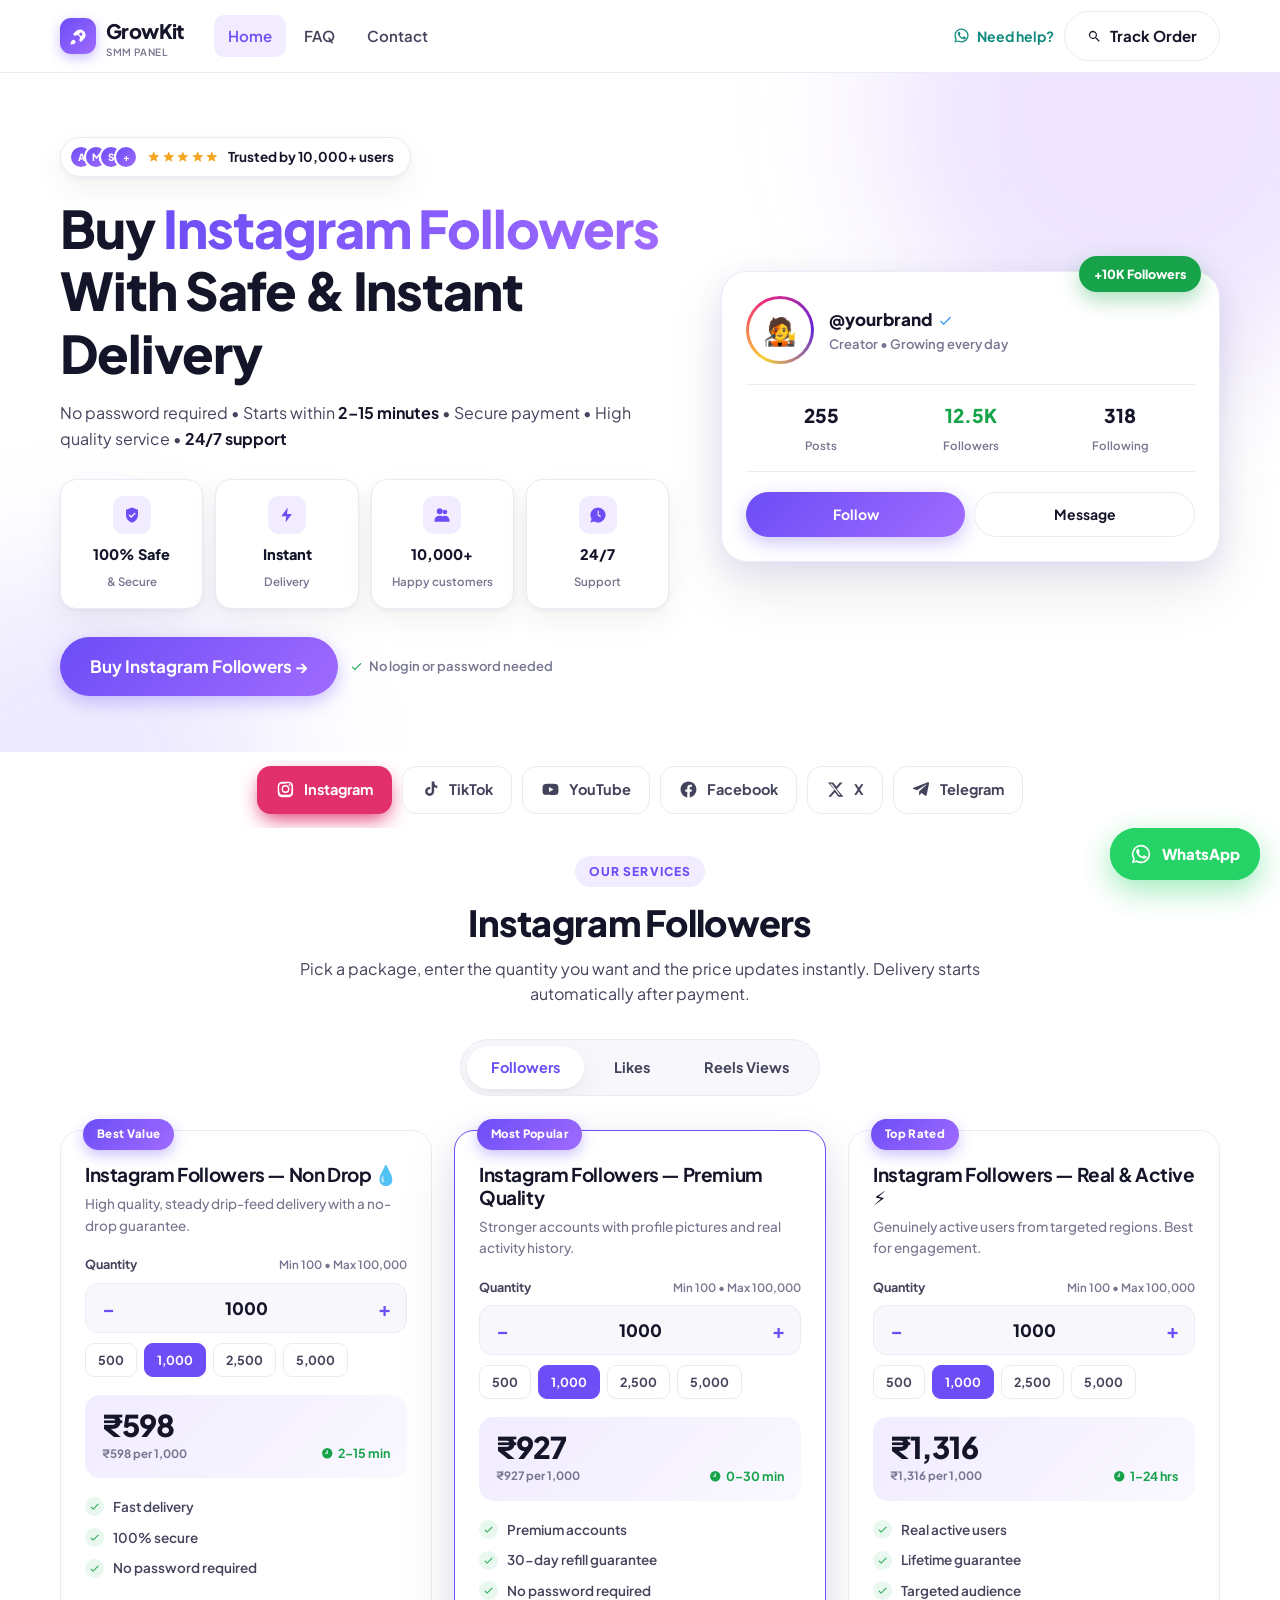
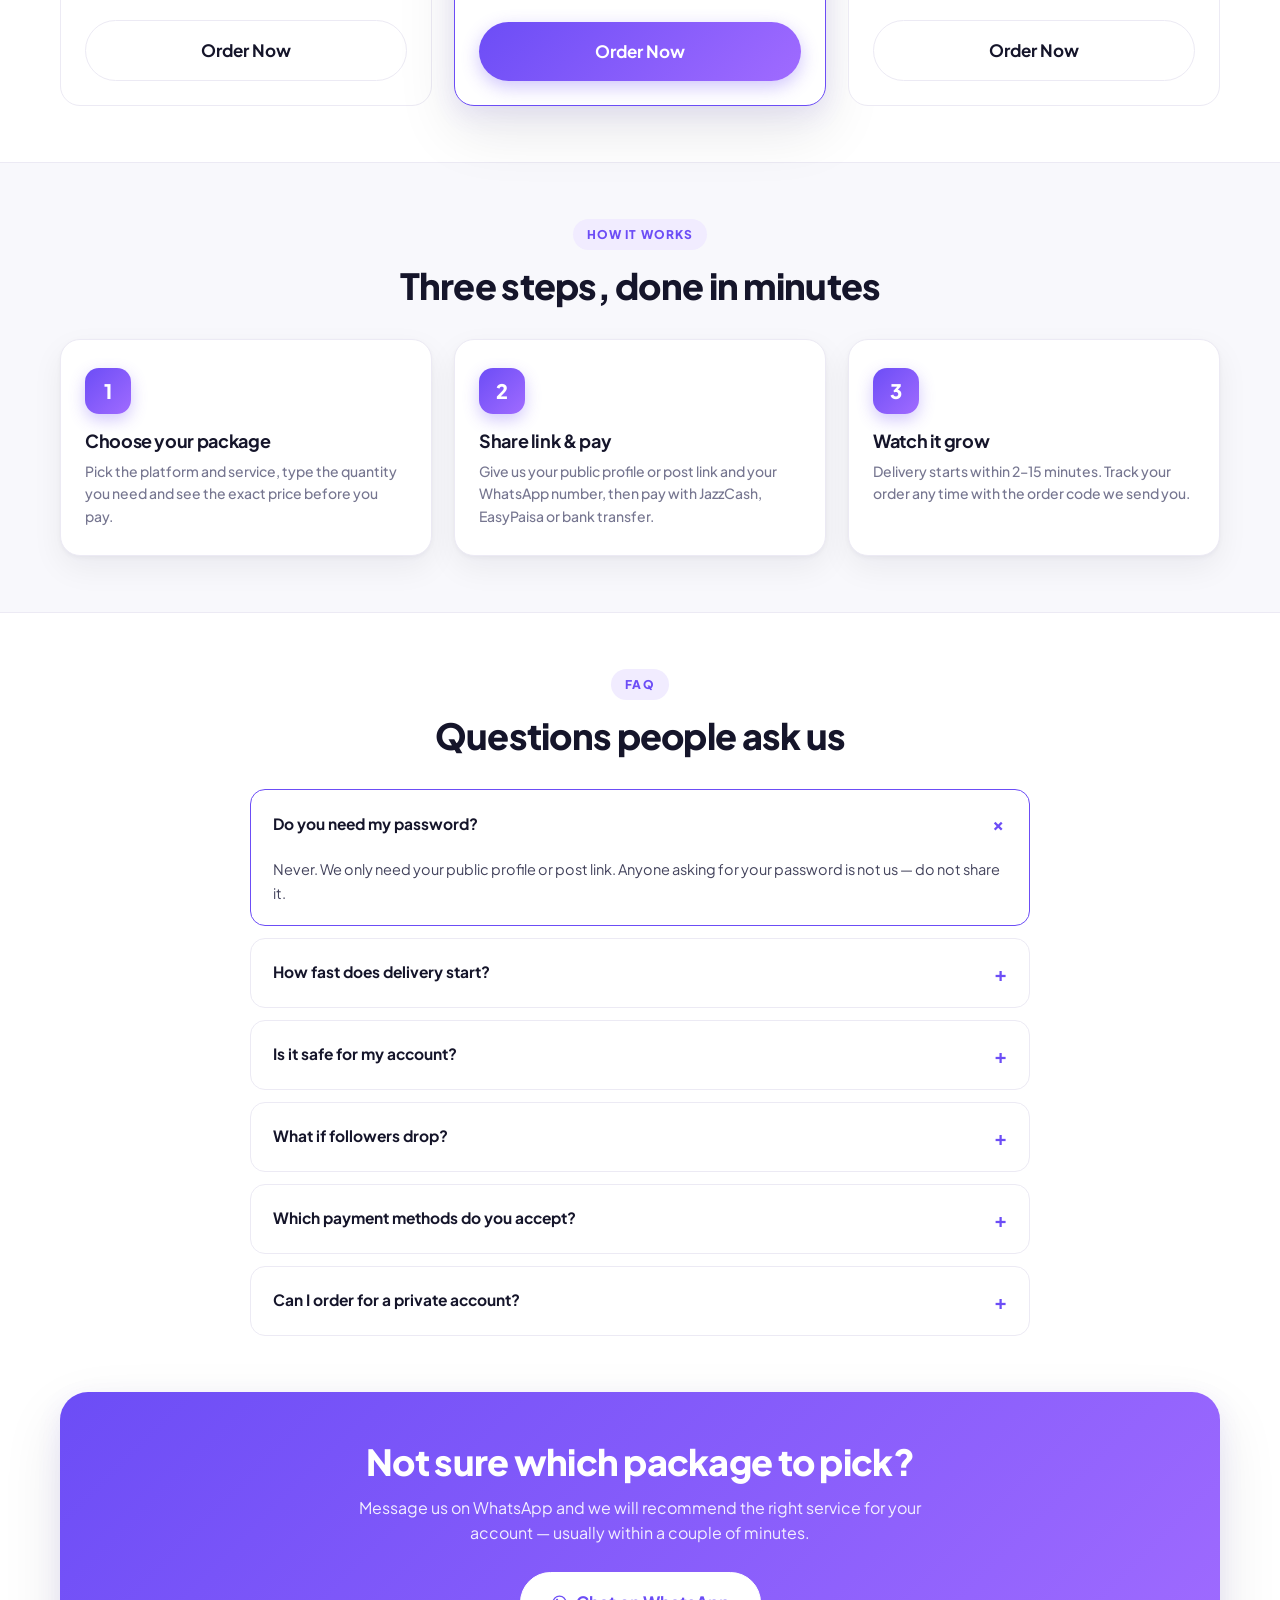
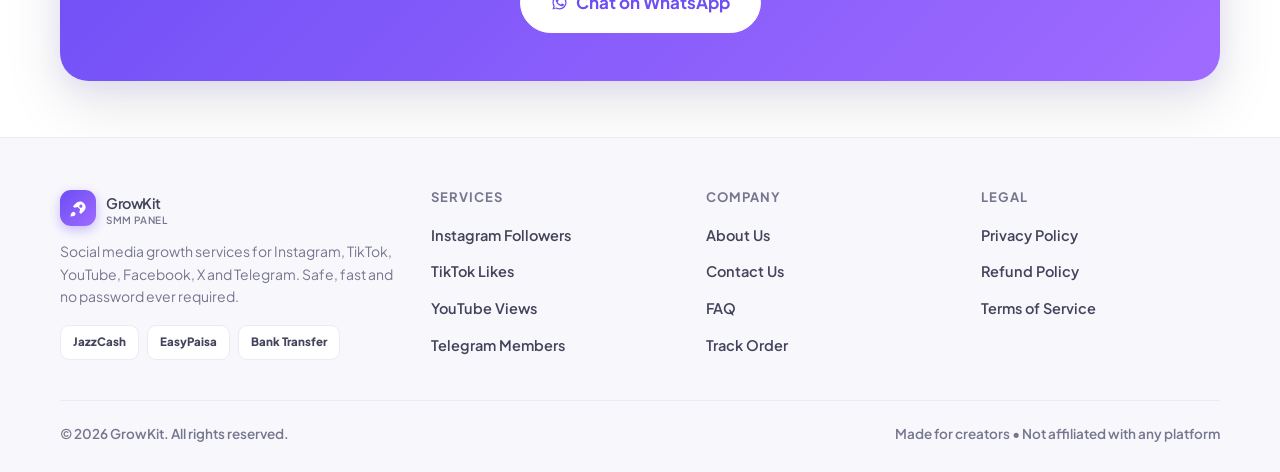
==== mockups/front-a.html @ 24f7d10d "mockups: add five front-site design directions Phase 1 (design only, no PHP). Five self-contained HT" ====
<!doctype html>
<html lang="en">
<head>
<meta charset="utf-8">
<meta name="viewport" content="width=device-width, initial-scale=1">
<title>SMM Panel — Direction A (Clean Light)</title>
<link rel="preconnect" href="https://fonts.googleapis.com">
<link rel="preconnect" href="https://fonts.gstatic.com" crossorigin>
<link href="https://fonts.googleapis.com/css2?family=Plus+Jakarta+Sans:wght@400;500;600;700;800&display=swap" rel="stylesheet">
<style>
*,*::before,*::after{box-sizing:border-box}
:root{
  --brand:#6c4df6; --brand-2:#a06bff; --brand-soft:#f1ecff;
  --ink:#15152a; --ink-2:#43435c; --muted:#767690;
  --bg:#ffffff; --bg-soft:#f8f8fc; --line:#eceaf4;
  --ok:#16a34a; --warn:#f59e0b; --radius:20px;
  --shadow:0 2px 4px rgba(21,21,42,.04), 0 12px 32px rgba(21,21,42,.06);
  --shadow-lg:0 8px 24px rgba(108,77,246,.10), 0 24px 60px rgba(21,21,42,.10);
}
html{-webkit-text-size-adjust:100%}
body{margin:0;font-family:'Plus Jakarta Sans',system-ui,-apple-system,Segoe UI,sans-serif;
  color:var(--ink);background:var(--bg);line-height:1.6;overflow-x:hidden}
img,svg{max-width:100%}
a{color:inherit;text-decoration:none}
h1,h2,h3,h4{margin:0;line-height:1.2;letter-spacing:-.02em}
p{margin:0}
button,input,select{font:inherit;color:inherit}
.wrap{width:100%;max-width:1200px;margin:0 auto;padding:0 20px}
.icon{width:1em;height:1em;display:inline-block;vertical-align:-.125em;fill:currentColor;flex:none}

/* ---------- buttons ---------- */
.btn{display:inline-flex;align-items:center;justify-content:center;gap:8px;
  border:0;border-radius:999px;padding:12px 22px;font-weight:700;font-size:15px;
  cursor:pointer;transition:transform .15s ease, box-shadow .15s ease, background .15s ease;white-space:nowrap}
.btn:active{transform:translateY(1px)}
.btn-primary{background:linear-gradient(135deg,var(--brand),var(--brand-2));color:#fff;
  box-shadow:0 6px 18px rgba(108,77,246,.32)}
.btn-primary:hover{box-shadow:0 10px 26px rgba(108,77,246,.42)}
.btn-ghost{background:#fff;color:var(--ink);border:1.5px solid var(--line)}
.btn-ghost:hover{border-color:#d9d4ee;background:var(--bg-soft)}
.btn-wa{background:#25d366;color:#fff;box-shadow:0 6px 18px rgba(37,211,102,.3)}
.btn-lg{padding:16px 30px;font-size:17px}
.btn-block{width:100%}

/* ---------- header ---------- */
header{position:sticky;top:0;z-index:40;background:rgba(255,255,255,.88);
  backdrop-filter:blur(14px);border-bottom:1px solid var(--line)}
.nav{display:flex;align-items:center;gap:18px;height:72px}
.logo{display:flex;align-items:center;gap:10px;font-weight:800;font-size:20px;letter-spacing:-.03em}
.logo-mark{width:36px;height:36px;border-radius:11px;flex:none;
  background:linear-gradient(135deg,var(--brand),var(--brand-2));color:#fff;
  display:grid;place-items:center;font-size:19px;box-shadow:0 4px 12px rgba(108,77,246,.35)}
.logo small{display:block;font-size:10px;font-weight:600;color:var(--muted);letter-spacing:.06em;text-transform:uppercase;line-height:1}
.nav-links{display:flex;gap:4px;margin-left:12px}
.nav-links a{padding:9px 14px;border-radius:10px;font-weight:600;font-size:15px;color:var(--ink-2)}
.nav-links a:hover,.nav-links a.active{background:var(--brand-soft);color:var(--brand)}
.nav-right{margin-left:auto;display:flex;align-items:center;gap:10px}
.wa-link{display:inline-flex;align-items:center;gap:7px;font-weight:700;font-size:14px;color:#128c7e}
.wa-link:hover{text-decoration:underline}
.burger{display:none;background:none;border:1.5px solid var(--line);border-radius:10px;padding:9px 11px;cursor:pointer}

/* ---------- hero ---------- */
.hero{position:relative;padding:64px 0 56px;overflow:hidden}
.hero::before,.hero::after{content:"";position:absolute;border-radius:50%;filter:blur(70px);z-index:-1}
.hero::before{width:520px;height:520px;background:rgba(160,107,255,.18);top:-220px;right:-120px}
.hero::after{width:420px;height:420px;background:rgba(108,77,246,.12);bottom:-240px;left:-140px}
.hero-grid{display:grid;grid-template-columns:1.1fr .9fr;gap:52px;align-items:center}
.badge-trust{display:inline-flex;align-items:center;gap:9px;background:#fff;border:1px solid var(--line);
  border-radius:999px;padding:7px 16px 7px 8px;font-size:13.5px;font-weight:700;box-shadow:var(--shadow)}
.stars{display:inline-flex;gap:1px;color:#f5a623}
.avatars{display:flex;padding-right:9px}
.avatars span{width:24px;height:24px;border-radius:50%;border:2px solid #fff;margin-right:-9px;
  background:linear-gradient(135deg,var(--brand),var(--brand-2));display:grid;place-items:center;
  font-size:10px;color:#fff;font-weight:800}
h1{font-size:clamp(30px,4.6vw,52px);font-weight:800;margin:20px 0 16px}
h1 .grad{background:linear-gradient(120deg,var(--brand),var(--brand-2));-webkit-background-clip:text;background-clip:text;color:transparent}
.hero-sub{color:var(--ink-2);font-size:16px;max-width:52ch}
.hero-sub b{color:var(--ink)}
.stats{display:grid;grid-template-columns:repeat(4,1fr);gap:12px;margin:28px 0}
.stat{background:#fff;border:1px solid var(--line);border-radius:16px;padding:16px 12px;text-align:center;box-shadow:var(--shadow)}
.stat .si{width:38px;height:38px;border-radius:11px;margin:0 auto 9px;display:grid;place-items:center;
  background:var(--brand-soft);color:var(--brand);font-size:18px}
.stat b{display:block;font-size:14.5px;font-weight:800}
.stat small{color:var(--muted);font-size:11.5px;font-weight:600}
.hero-cta{display:flex;flex-wrap:wrap;gap:12px;align-items:center}
.hero-note{font-size:13px;color:var(--muted);display:flex;align-items:center;gap:6px;font-weight:600}

/* profile card */
.pcard{background:#fff;border:1px solid var(--line);border-radius:26px;padding:24px;box-shadow:var(--shadow-lg);position:relative}
.pcard-top{display:flex;align-items:center;gap:15px}
.pavatar{width:68px;height:68px;border-radius:50%;flex:none;padding:3px;
  background:conic-gradient(from 210deg,#f9ce34,#ee2a7b,#6228d7,#f9ce34)}
.pavatar i{display:grid;place-items:center;width:100%;height:100%;border-radius:50%;background:#fff;font-size:27px;font-style:normal}
.phandle{font-weight:800;font-size:17px;display:flex;align-items:center;gap:6px}
.verified{color:#3897f0;font-size:15px}
.pbio{color:var(--muted);font-size:13px;font-weight:600}
.pstats{display:grid;grid-template-columns:repeat(3,1fr);margin:20px 0;text-align:center;
  border-top:1px solid var(--line);border-bottom:1px solid var(--line);padding:15px 0}
.pstats b{display:block;font-size:19px;font-weight:800;transition:color .3s}
.pstats small{color:var(--muted);font-size:11.5px;font-weight:600}
.pstats .up b{color:var(--ok)}
.pbtns{display:flex;gap:9px}
.pbtns .btn{flex:1;padding:10px;font-size:14px}
.float-pill{position:absolute;top:-16px;right:18px;background:var(--ok);color:#fff;font-weight:800;font-size:12.5px;
  padding:8px 15px;border-radius:999px;box-shadow:0 8px 20px rgba(22,163,74,.35);animation:bob 3s ease-in-out infinite}
@keyframes bob{0%,100%{transform:translateY(0)}50%{transform:translateY(-7px)}}

/* ---------- platform switcher ---------- */
.psec{padding:8px 0 0}
.plat-scroll{overflow-x:auto;scrollbar-width:none;padding:6px 0 14px;-webkit-overflow-scrolling:touch}
.plat-scroll::-webkit-scrollbar{display:none}
.plats{display:flex;gap:10px;min-width:max-content;justify-content:center}
.plat{display:flex;align-items:center;gap:9px;background:#fff;border:1.5px solid var(--line);
  border-radius:14px;padding:11px 18px;font-weight:700;font-size:14.5px;cursor:pointer;
  transition:all .18s ease;color:var(--ink-2)}
.plat .icon{font-size:19px}
.plat:hover{border-color:#d9d4ee;transform:translateY(-2px)}
.plat.active{color:#fff;border-color:transparent;background:var(--pc,var(--brand));
  box-shadow:0 8px 20px -4px var(--pc,var(--brand))}

/* ---------- services ---------- */
.section{padding:56px 0}
.section-head{text-align:center;max-width:680px;margin:0 auto 32px}
.eyebrow{display:inline-block;background:var(--brand-soft);color:var(--brand);font-weight:800;
  font-size:12px;letter-spacing:.09em;text-transform:uppercase;padding:6px 14px;border-radius:999px;margin-bottom:14px}
h2{font-size:clamp(25px,3.4vw,36px);font-weight:800}
.section-head p{color:var(--ink-2);margin-top:12px}
.tabs{display:flex;gap:6px;justify-content:center;background:var(--bg-soft);border:1px solid var(--line);
  border-radius:999px;padding:6px;width:max-content;max-width:100%;margin:0 auto 34px;overflow-x:auto;scrollbar-width:none}
.tabs::-webkit-scrollbar{display:none}
.tab{border:0;background:none;border-radius:999px;padding:10px 24px;font-weight:700;font-size:14.5px;
  cursor:pointer;color:var(--ink-2);white-space:nowrap;transition:all .18s}
.tab.active{background:#fff;color:var(--brand);box-shadow:var(--shadow)}
.cards{display:grid;grid-template-columns:repeat(auto-fit,minmax(min(300px,100%),1fr));gap:22px}
.card{min-width:0;background:#fff;border:1.5px solid var(--line);border-radius:var(--radius);padding:24px;
  display:flex;flex-direction:column;position:relative;transition:transform .2s, box-shadow .2s, border-color .2s}
.card:hover{transform:translateY(-4px);box-shadow:var(--shadow-lg);border-color:#ddd6f8}
.card.featured{border-color:var(--brand);box-shadow:var(--shadow-lg)}
.cbadge{position:absolute;top:-12px;left:22px;background:linear-gradient(135deg,var(--brand),var(--brand-2));
  color:#fff;font-size:11.5px;font-weight:800;padding:6px 14px;border-radius:999px;letter-spacing:.03em;
  box-shadow:0 5px 14px rgba(108,77,246,.35)}
.card h3{font-size:19px;margin:8px 0 7px;display:flex;align-items:center;gap:8px;flex-wrap:wrap}
.cdesc{color:var(--muted);font-size:13.5px;font-weight:500;min-height:40px}
.qty-row{margin:18px 0 0}
.qty-label{display:flex;justify-content:space-between;align-items:baseline;margin-bottom:8px}
.qty-label span{font-size:12.5px;font-weight:700;color:var(--ink-2)}
.qty-label small{color:var(--muted);font-size:11.5px;font-weight:600}
.qty-input{display:flex;align-items:center;border:1.5px solid var(--line);border-radius:13px;overflow:hidden;background:var(--bg-soft)}
.qty-input button{width:44px;height:48px;border:0;background:none;font-size:20px;font-weight:700;
  color:var(--brand);cursor:pointer;flex:none}
.qty-input button:hover{background:var(--brand-soft)}
.qty-input input{flex:1;min-width:0;border:0;background:none;text-align:center;font-weight:800;font-size:17px;height:48px;outline:none}
.qty-input input::-webkit-outer-spin-button,.qty-input input::-webkit-inner-spin-button{-webkit-appearance:none;margin:0}
.chips{display:flex;flex-wrap:wrap;gap:7px;margin-top:10px}
.chip{border:1.5px solid var(--line);background:#fff;border-radius:9px;padding:6px 12px;font-size:12.5px;
  font-weight:700;cursor:pointer;color:var(--ink-2);transition:all .15s}
.chip:hover{border-color:var(--brand);color:var(--brand)}
.chip.active{background:var(--brand);border-color:var(--brand);color:#fff}
.price-box{display:flex;align-items:flex-end;justify-content:space-between;gap:12px;
  background:linear-gradient(135deg,var(--brand-soft),#faf8ff);border-radius:15px;padding:15px 17px;margin:18px 0 0}
.price{font-size:30px;font-weight:800;letter-spacing:-.03em;line-height:1}
.price-box small{color:var(--muted);font-size:11.5px;font-weight:700;display:block;margin-top:5px}
.delivery{text-align:right;font-size:12.5px;font-weight:700;color:var(--ok);display:flex;align-items:center;gap:5px}
.feats{list-style:none;padding:0;margin:18px 0;display:grid;gap:9px}
.feats li{display:flex;align-items:center;gap:9px;font-size:13.5px;font-weight:600;color:var(--ink-2)}
.tick{width:19px;height:19px;border-radius:50%;background:#e8f8ee;color:var(--ok);display:grid;place-items:center;font-size:11px;flex:none}
.card .btn{margin-top:auto}
.empty{text-align:center;padding:50px 20px;color:var(--muted);font-weight:600;grid-column:1/-1}

/* ---------- how it works ---------- */
.steps{display:grid;grid-template-columns:repeat(3,1fr);gap:22px;counter-reset:s}
.step{background:#fff;border:1.5px solid var(--line);border-radius:var(--radius);padding:28px 24px;position:relative;box-shadow:var(--shadow)}
.step-n{width:46px;height:46px;border-radius:14px;background:linear-gradient(135deg,var(--brand),var(--brand-2));
  color:#fff;display:grid;place-items:center;font-weight:800;font-size:20px;margin-bottom:16px;
  box-shadow:0 6px 16px rgba(108,77,246,.3)}
.step h3{font-size:18px;margin-bottom:8px}
.step p{color:var(--muted);font-size:14px;font-weight:500}

/* ---------- faq ---------- */
.faq{max-width:780px;margin:0 auto;display:grid;gap:12px}
.fitem{background:#fff;border:1.5px solid var(--line);border-radius:15px;overflow:hidden;transition:border-color .2s}
.fitem.open{border-color:var(--brand)}
.fq{width:100%;text-align:left;background:none;border:0;padding:18px 22px;font-weight:700;font-size:15.5px;
  cursor:pointer;display:flex;justify-content:space-between;align-items:center;gap:14px}
.fq i{font-style:normal;font-size:20px;color:var(--brand);transition:transform .25s;flex:none}
.fitem.open .fq i{transform:rotate(45deg)}
.fa{max-height:0;overflow:hidden;transition:max-height .3s ease}
.fa p{padding:0 22px 20px;color:var(--ink-2);font-size:14.5px}

/* ---------- cta band ---------- */
.band{background:linear-gradient(135deg,var(--brand),var(--brand-2));border-radius:28px;padding:48px 36px;
  text-align:center;color:#fff;box-shadow:var(--shadow-lg)}
.band h2{margin-bottom:12px}
.band p{opacity:.9;max-width:50ch;margin:0 auto 26px}
.band .btn-ghost{background:#fff;color:var(--brand);border-color:#fff}

/* ---------- footer ---------- */
footer{background:var(--bg-soft);border-top:1px solid var(--line);padding:52px 0 28px;margin-top:56px}
.fgrid{display:grid;grid-template-columns:1.4fr repeat(3,1fr);gap:36px}
.fgrid h4{font-size:13px;text-transform:uppercase;letter-spacing:.08em;color:var(--muted);margin-bottom:16px}
.fgrid ul{list-style:none;padding:0;margin:0;display:grid;gap:11px}
.fgrid a{font-size:14.5px;font-weight:600;color:var(--ink-2)}
.fgrid a:hover{color:var(--brand)}
.fabout p{color:var(--muted);font-size:14px;margin-top:14px;max-width:34ch}
.pays{display:flex;gap:8px;margin-top:18px;flex-wrap:wrap}
.pay{background:#fff;border:1px solid var(--line);border-radius:9px;padding:7px 12px;font-size:11.5px;font-weight:800;color:var(--ink-2)}
.fbottom{border-top:1px solid var(--line);margin-top:40px;padding-top:22px;display:flex;
  justify-content:space-between;gap:16px;flex-wrap:wrap;color:var(--muted);font-size:13.5px;font-weight:600}

/* ---------- modal ---------- */
.overlay{position:fixed;inset:0;background:rgba(21,21,42,.55);backdrop-filter:blur(5px);z-index:90;
  display:none;align-items:center;justify-content:center;padding:20px;overflow-y:auto}
.overlay.show{display:flex}
.modal{background:#fff;border-radius:24px;width:100%;max-width:460px;box-shadow:0 30px 70px rgba(0,0,0,.3);
  animation:pop .25s cubic-bezier(.2,.9,.3,1.2);max-height:calc(100vh - 40px);overflow-y:auto}
@keyframes pop{from{opacity:0;transform:translateY(16px) scale(.97)}to{opacity:1;transform:none}}
.mhead{display:flex;align-items:flex-start;gap:14px;padding:24px 24px 0}
.mhead h3{font-size:20px}
.mhead p{color:var(--muted);font-size:13.5px;font-weight:600;margin-top:4px}
.mclose{margin-left:auto;background:var(--bg-soft);border:0;width:34px;height:34px;border-radius:50%;
  font-size:19px;cursor:pointer;color:var(--ink-2);flex:none;line-height:1}
.mclose:hover{background:#eceaf4}
.mbody{padding:22px 24px 24px}
.summary{display:flex;align-items:center;gap:13px;background:linear-gradient(135deg,var(--brand-soft),#faf8ff);
  border-radius:15px;padding:15px;margin-bottom:20px}
.summary .si{width:44px;height:44px;border-radius:12px;background:#fff;display:grid;place-items:center;font-size:21px;flex:none;color:var(--brand)}
.summary b{display:block;font-size:15px}
.summary small{color:var(--muted);font-size:12.5px;font-weight:700}
.summary .amt{margin-left:auto;font-size:21px;font-weight:800;color:var(--brand);white-space:nowrap}
.field{margin-bottom:16px}
.field label{display:block;font-size:13px;font-weight:700;margin-bottom:7px}
.field input{width:100%;border:1.5px solid var(--line);border-radius:13px;padding:13px 15px;font-size:15px;
  font-weight:600;outline:none;transition:border-color .15s;background:var(--bg-soft)}
.field input:focus{border-color:var(--brand);background:#fff}
.field small{display:block;color:var(--muted);font-size:12px;font-weight:600;margin-top:6px}
.safe-note{display:flex;gap:10px;background:#e8f8ee;border-radius:13px;padding:13px 15px;
  font-size:13px;font-weight:700;color:#146c3a;margin-bottom:18px}

/* ---------- floating wa ---------- */
.fab{position:fixed;right:20px;bottom:20px;z-index:60;display:flex;align-items:center;gap:10px;
  background:#25d366;color:#fff;border:0;border-radius:999px;padding:14px 20px;font-weight:800;font-size:15px;
  cursor:pointer;box-shadow:0 10px 30px rgba(37,211,102,.45)}
.fab:hover{transform:translateY(-2px)}
.fab .icon{font-size:22px}
.fab::after{content:"";position:absolute;inset:0;border-radius:999px;border:2px solid #25d366;
  animation:ring 2s ease-out infinite}
@keyframes ring{0%{transform:scale(1);opacity:.7}100%{transform:scale(1.35);opacity:0}}

/* ---------- responsive ---------- */
@media (max-width:1000px){
  .hero-grid{grid-template-columns:1fr;gap:38px}
  .pcard{max-width:420px}
  .steps{grid-template-columns:1fr}
  .fgrid{grid-template-columns:1fr 1fr;gap:28px}
}
@media (max-width:760px){
  .nav-links,.nav-right .wa-link,.nav-right .btn-ghost{display:none}
  .burger{display:block;margin-left:auto}
  .nav{height:64px}
  .hero{padding:36px 0 40px}
  .stats{grid-template-columns:1fr 1fr}
  .plats{justify-content:flex-start}
  .section{padding:40px 0}
  .cards{grid-template-columns:minmax(0,1fr)}
  .band{padding:34px 22px;border-radius:22px}
  .fgrid{grid-template-columns:1fr}
  .fab{padding:14px;border-radius:50%}
  .fab span{display:none}
  .hero-cta .btn{width:100%}
}
/* mobile drawer */
.drawer{display:none;border-top:1px solid var(--line);background:#fff;padding:12px 20px 18px}
.drawer.show{display:block}
.drawer a{display:block;padding:12px 0;font-weight:700;border-bottom:1px solid var(--line)}
.drawer .btn{margin-top:14px}
</style>
</head>
<body>

<!-- ============ ICON SPRITE (generic glyphs, no brand logos) ============ -->
<svg style="display:none" aria-hidden="true">
  <symbol id="i-instagram" viewBox="0 0 24 24"><path d="M12 2.2c-2.7 0-3 0-4.1.06-1 .05-1.7.21-2.3.45a4.6 4.6 0 0 0-1.7 1.1 4.6 4.6 0 0 0-1.1 1.7c-.24.6-.4 1.3-.45 2.3C2.2 9 2.2 9.3 2.2 12s0 3 .06 4.1c.05 1 .21 1.7.45 2.3a4.6 4.6 0 0 0 1.1 1.7 4.6 4.6 0 0 0 1.7 1.1c.6.24 1.3.4 2.3.45 1.1.06 1.4.06 4.1.06s3 0 4.1-.06c1-.05 1.7-.21 2.3-.45a4.9 4.9 0 0 0 2.8-2.8c.24-.6.4-1.3.45-2.3.06-1.1.06-1.4.06-4.1s0-3-.06-4.1c-.05-1-.21-1.7-.45-2.3a4.6 4.6 0 0 0-1.1-1.7 4.6 4.6 0 0 0-1.7-1.1c-.6-.24-1.3-.4-2.3-.45C15 2.2 14.7 2.2 12 2.2Zm0 1.8c2.67 0 2.98.01 4.03.06.78.04 1.2.16 1.49.27.37.15.64.32.92.6.28.28.45.55.6.92.11.28.23.7.27 1.49.05 1.05.06 1.36.06 4.03s-.01 2.98-.06 4.03c-.04.78-.16 1.2-.27 1.49a3.1 3.1 0 0 1-1.52 1.52c-.28.11-.71.23-1.49.27-1.05.05-1.36.06-4.03.06s-2.98-.01-4.03-.06c-.78-.04-1.2-.16-1.49-.27a3.1 3.1 0 0 1-1.52-1.52c-.11-.28-.23-.71-.27-1.49C4.01 14.98 4 14.67 4 12s.01-2.98.06-4.03c.04-.78.16-1.2.27-1.49.15-.37.32-.64.6-.92.28-.28.55-.45.92-.6.28-.11.71-.23 1.49-.27C8.39 4.65 8.7 4.64 12 4.64Zm0 2.4a4.96 4.96 0 1 0 0 9.92 4.96 4.96 0 0 0 0-9.92Zm0 1.8a3.16 3.16 0 1 1 0 6.32 3.16 3.16 0 0 1 0-6.32Zm6.3-2.14a1.16 1.16 0 1 1-2.32 0 1.16 1.16 0 0 1 2.32 0Z"/></symbol>
  <symbol id="i-tiktok" viewBox="0 0 24 24"><path d="M16.5 2h-3v12.4a2.6 2.6 0 1 1-2.6-2.6c.27 0 .53.04.78.12V8.78A6.1 6.1 0 0 0 10.9 8.7a5.7 5.7 0 1 0 5.7 5.7V8.9a6.4 6.4 0 0 0 4 1.38V7.2a3.6 3.6 0 0 1-3.6-3.6V2Z"/></symbol>
  <symbol id="i-youtube" viewBox="0 0 24 24"><path d="M21.6 7.2a2.8 2.8 0 0 0-1.97-1.98C17.9 4.75 12 4.75 12 4.75s-5.9 0-7.63.47A2.8 2.8 0 0 0 2.4 7.2C1.93 8.93 1.93 12 1.93 12s0 3.07.47 4.8a2.8 2.8 0 0 0 1.97 1.98c1.73.47 7.63.47 7.63.47s5.9 0 7.63-.47a2.8 2.8 0 0 0 1.97-1.98c.47-1.73.47-4.8.47-4.8s0-3.07-.47-4.8ZM10.1 15.3V8.7L15.8 12l-5.7 3.3Z"/></symbol>
  <symbol id="i-facebook" viewBox="0 0 24 24"><path d="M22 12.06C22 6.5 17.52 2 12 2S2 6.5 2 12.06C2 17.08 5.66 21.25 10.44 22v-7.03H7.9v-2.91h2.54V9.85c0-2.51 1.49-3.9 3.77-3.9 1.09 0 2.23.2 2.23.2v2.46h-1.26c-1.24 0-1.63.78-1.63 1.57v1.88h2.77l-.44 2.91h-2.33V22C18.34 21.25 22 17.08 22 12.06Z"/></symbol>
  <symbol id="i-x" viewBox="0 0 24 24"><path d="M17.53 3h3.3l-7.2 8.23L22 21h-6.47l-4.3-5.62L6.3 21H3l7.7-8.8L2.4 3h6.6l4.03 5.33L17.53 3Zm-1.16 16.03h1.82L7.3 4.88H5.35l11.02 14.15Z"/></symbol>
  <symbol id="i-telegram" viewBox="0 0 24 24"><path d="M21.6 4.2 18.5 19c-.23 1.03-.85 1.28-1.72.8l-4.75-3.5-2.3 2.2c-.25.26-.47.47-.95.47l.34-4.83 8.8-7.95c.38-.34-.08-.53-.59-.19L6.5 12.84l-4.68-1.46c-1.02-.32-1.04-1.02.21-1.5l17.9-6.9c.85-.31 1.6.2 1.33 1.22Z"/></symbol>
  <symbol id="i-shield" viewBox="0 0 24 24"><path d="M12 2 4 5v6.5c0 5 3.4 9.3 8 10.5 4.6-1.2 8-5.5 8-10.5V5l-8-3Zm-1 14-3.5-3.5 1.4-1.4L11 13.2l4.6-4.6 1.4 1.4L11 16Z"/></symbol>
  <symbol id="i-bolt" viewBox="0 0 24 24"><path d="M13 2 4.5 13.5H11L10 22l8.5-11.5H12L13 2Z"/></symbol>
  <symbol id="i-users" viewBox="0 0 24 24"><path d="M9 11a4 4 0 1 0 0-8 4 4 0 0 0 0 8Zm7 0a3 3 0 1 0 0-6 3 3 0 0 0 0 6Zm0 2c-1.2 0-2.3.3-3.2.8 1.4 1 2.2 2.4 2.2 4.2V21h7v-2c0-3.3-2.7-6-6-6ZM9 13c-3.9 0-7 2.7-7 6v2h14v-2c0-3.3-3.1-6-7-6Z"/></symbol>
  <symbol id="i-chat" viewBox="0 0 24 24"><path d="M12 2a10 10 0 0 0-8.6 15.1L2 22l4.9-1.4A10 10 0 1 0 12 2Zm0 4a1 1 0 0 1 1 1v4.6l3 1.8-.9 1.5-3.6-2.2V7a1 1 0 0 1 .5-1Z"/></symbol>
  <symbol id="i-whatsapp" viewBox="0 0 24 24"><path d="M17.5 14.4c-.3-.15-1.7-.84-1.96-.94-.26-.1-.45-.14-.64.14-.19.29-.75.95-.92 1.14-.17.19-.34.21-.62.07a7.6 7.6 0 0 1-2.25-1.39 8.5 8.5 0 0 1-1.56-1.94c-.16-.28-.02-.44.12-.6.14-.16.34-.4.5-.6.17-.2.22-.33.33-.55.1-.22.05-.4-.03-.57-.08-.17-.63-1.52-.86-2.07-.22-.54-.45-.47-.62-.47h-.53c-.19 0-.5.07-.75.35-.26.28-.98.95-.98 2.33s1 2.7 1.14 2.9c.14.18 1.96 3.13 4.84 4.26 2.87 1.14 2.87.76 3.39.71.52-.05 1.7-.69 1.94-1.36.24-.67.24-1.24.17-1.36-.07-.12-.26-.19-.54-.33ZM12 22a9.9 9.9 0 0 1-5.03-1.37L2 22l1.4-4.86A9.9 9.9 0 0 1 2 12 10 10 0 1 1 12 22Zm0-18.2A8.2 8.2 0 0 0 5.2 16.5l.2.32-.83 2.9 2.98-.8.3.18A8.2 8.2 0 1 0 12 3.8Z"/></symbol>
  <symbol id="i-star" viewBox="0 0 24 24"><path d="m12 17.3-6.2 3.7 1.7-7-5.4-4.7 7.1-.6L12 2l2.8 6.7 7.1.6-5.4 4.7 1.7 7L12 17.3Z"/></symbol>
  <symbol id="i-clock" viewBox="0 0 24 24"><path d="M12 2a10 10 0 1 0 0 20 10 10 0 0 0 0-20Zm1 11h-5v-2h3V6h2v7Z"/></symbol>
  <symbol id="i-search" viewBox="0 0 24 24"><path d="M15.5 14h-.8l-.3-.3a6.5 6.5 0 1 0-.7.7l.3.3v.8l5 5 1.5-1.5-5-5Zm-6 0a4.5 4.5 0 1 1 0-9 4.5 4.5 0 0 1 0 9Z"/></symbol>
  <symbol id="i-check" viewBox="0 0 24 24"><path d="M9 16.2 4.8 12l-1.4 1.4L9 19 21 7l-1.4-1.4L9 16.2Z"/></symbol>
  <symbol id="i-rocket" viewBox="0 0 24 24"><path d="M14 3c3.5 0 7 3.5 7 7 0 2-1 4-3 6l-3 3-2-2 1-4-3-3-4 1-2-2 3-3c2-2 4-3 6-3Zm1 4a2 2 0 1 0 0 4 2 2 0 0 0 0-4ZM4 17c1-1 2.5-1 3.5 0s1 2.5 0 3.5C6 22 2 22 2 22s0-4 2-5Z"/></symbol>
  <symbol id="i-card" viewBox="0 0 24 24"><path d="M20 4H4a2 2 0 0 0-2 2v12a2 2 0 0 0 2 2h16a2 2 0 0 0 2-2V6a2 2 0 0 0-2-2Zm0 14H4v-6h16v6Zm0-9H4V6h16v3Z"/></symbol>
  <symbol id="i-menu" viewBox="0 0 24 24"><path d="M3 6h18v2H3V6Zm0 5h18v2H3v-2Zm0 5h18v2H3v-2Z"/></symbol>
</svg>

<!-- ============ HEADER ============ -->
<header>
  <div class="wrap nav">
    <a href="#" class="logo">
      <span class="logo-mark"><svg class="icon"><use href="#i-rocket"></use></svg></span>
      <span>GrowKit<small>SMM Panel</small></span>
    </a>
    <nav class="nav-links">
      <a href="#" class="active">Home</a>
      <a href="#faq">FAQ</a>
      <a href="#contact">Contact</a>
    </nav>
    <div class="nav-right">
      <a href="#" class="wa-link" onclick="return false"><svg class="icon" style="font-size:17px"><use href="#i-whatsapp"></use></svg> Need help?</a>
      <button class="btn btn-ghost" onclick="openTrack()"><svg class="icon"><use href="#i-search"></use></svg> Track Order</button>
      <button class="burger" onclick="document.getElementById('drawer').classList.toggle('show')"><svg class="icon" style="font-size:18px"><use href="#i-menu"></use></svg></button>
    </div>
  </div>
  <div class="drawer" id="drawer">
    <div class="wrap" style="padding:0">
      <a href="#">Home</a><a href="#faq">FAQ</a><a href="#contact">Contact</a>
      <a href="#" onclick="return false">WhatsApp help</a>
      <button class="btn btn-primary btn-block" onclick="openTrack()">Track Order</button>
    </div>
  </div>
</header>

<!-- ============ HERO ============ -->
<section class="hero">
  <div class="wrap hero-grid">
    <div>
      <div class="badge-trust">
        <span class="avatars"><span>A</span><span>M</span><span>S</span><span>+</span></span>
        <span class="stars">
          <svg class="icon"><use href="#i-star"></use></svg><svg class="icon"><use href="#i-star"></use></svg><svg class="icon"><use href="#i-star"></use></svg><svg class="icon"><use href="#i-star"></use></svg><svg class="icon"><use href="#i-star"></use></svg>
        </span>
        Trusted by 10,000+ users
      </div>
      <h1>Buy <span class="grad" id="heroPlat">Instagram Followers</span> With Safe &amp; Instant Delivery</h1>
      <p class="hero-sub">No password required &bull; Starts within <b>2&ndash;15 minutes</b> &bull; Secure payment &bull; High quality service &bull; <b>24/7 support</b></p>
      <div class="stats">
        <div class="stat"><div class="si"><svg class="icon"><use href="#i-shield"></use></svg></div><b>100% Safe</b><small>&amp; Secure</small></div>
        <div class="stat"><div class="si"><svg class="icon"><use href="#i-bolt"></use></svg></div><b>Instant</b><small>Delivery</small></div>
        <div class="stat"><div class="si"><svg class="icon"><use href="#i-users"></use></svg></div><b>10,000+</b><small>Happy customers</small></div>
        <div class="stat"><div class="si"><svg class="icon"><use href="#i-chat"></use></svg></div><b>24/7</b><small>Support</small></div>
      </div>
      <div class="hero-cta">
        <a class="btn btn-primary btn-lg" href="#services" id="heroCta">Buy Instagram Followers &rarr;</a>
        <span class="hero-note"><svg class="icon" style="color:var(--ok)"><use href="#i-check"></use></svg> No login or password needed</span>
      </div>
    </div>

    <div class="pcard">
      <div class="float-pill" id="pillText">+10K Followers</div>
      <div class="pcard-top">
        <div class="pavatar"><i id="pAvatar">🧑‍🎤</i></div>
        <div>
          <div class="phandle">@yourbrand <svg class="icon verified"><use href="#i-check"></use></svg></div>
          <div class="pbio" id="pBio">Creator &bull; Growing every day</div>
        </div>
      </div>
      <div class="pstats">
        <div><b id="pS1">255</b><small id="pL1">Posts</small></div>
        <div class="up"><b id="pS2">12.5K</b><small id="pL2">Followers</small></div>
        <div><b id="pS3">318</b><small id="pL3">Following</small></div>
      </div>
      <div class="pbtns">
        <button class="btn btn-primary">Follow</button>
        <button class="btn btn-ghost">Message</button>
      </div>
    </div>
  </div>
</section>

<!-- ============ PLATFORM SWITCHER ============ -->
<section class="psec" id="services">
  <div class="wrap">
    <div class="plat-scroll"><div class="plats" id="plats"></div></div>
  </div>
</section>

<!-- ============ SERVICES ============ -->
<section class="section" style="padding-top:28px">
  <div class="wrap">
    <div class="section-head">
      <span class="eyebrow">Our Services</span>
      <h2 id="svcTitle">Instagram Followers</h2>
      <p>Pick a package, enter the quantity you want and the price updates instantly. Delivery starts automatically after payment.</p>
    </div>
    <div class="tabs" id="tabs"></div>
    <div class="cards" id="cards"></div>
  </div>
</section>

<!-- ============ HOW IT WORKS ============ -->
<section class="section" style="background:var(--bg-soft);border-top:1px solid var(--line);border-bottom:1px solid var(--line)">
  <div class="wrap">
    <div class="section-head">
      <span class="eyebrow">How it works</span>
      <h2>Three steps, done in minutes</h2>
    </div>
    <div class="steps">
      <div class="step"><div class="step-n">1</div><h3>Choose your package</h3><p>Pick the platform and service, type the quantity you need and see the exact price before you pay.</p></div>
      <div class="step"><div class="step-n">2</div><h3>Share link &amp; pay</h3><p>Give us your public profile or post link and your WhatsApp number, then pay with JazzCash, EasyPaisa or bank transfer.</p></div>
      <div class="step"><div class="step-n">3</div><h3>Watch it grow</h3><p>Delivery starts within 2&ndash;15 minutes. Track your order any time with the order code we send you.</p></div>
    </div>
  </div>
</section>

<!-- ============ FAQ ============ -->
<section class="section" id="faq">
  <div class="wrap">
    <div class="section-head">
      <span class="eyebrow">FAQ</span>
      <h2>Questions people ask us</h2>
    </div>
    <div class="faq" id="faqList"></div>
  </div>
</section>

<!-- ============ CTA BAND ============ -->
<section class="wrap" id="contact">
  <div class="band">
    <h2>Not sure which package to pick?</h2>
    <p>Message us on WhatsApp and we will recommend the right service for your account &mdash; usually within a couple of minutes.</p>
    <button class="btn btn-ghost btn-lg"><svg class="icon"><use href="#i-whatsapp"></use></svg> Chat on WhatsApp</button>
  </div>
</section>

<!-- ============ FOOTER ============ -->
<footer>
  <div class="wrap">
    <div class="fgrid">
      <div class="fabout">
        <a href="#" class="logo"><span class="logo-mark"><svg class="icon"><use href="#i-rocket"></use></svg></span><span>GrowKit<small>SMM Panel</small></span></a>
        <p>Social media growth services for Instagram, TikTok, YouTube, Facebook, X and Telegram. Safe, fast and no password ever required.</p>
        <div class="pays"><span class="pay">JazzCash</span><span class="pay">EasyPaisa</span><span class="pay">Bank Transfer</span></div>
      </div>
      <div><h4>Services</h4><ul><li><a href="#">Instagram Followers</a></li><li><a href="#">TikTok Likes</a></li><li><a href="#">YouTube Views</a></li><li><a href="#">Telegram Members</a></li></ul></div>
      <div><h4>Company</h4><ul><li><a href="#">About Us</a></li><li><a href="#">Contact Us</a></li><li><a href="#faq">FAQ</a></li><li><a href="#" onclick="openTrack();return false">Track Order</a></li></ul></div>
      <div><h4>Legal</h4><ul><li><a href="#">Privacy Policy</a></li><li><a href="#">Refund Policy</a></li><li><a href="#">Terms of Service</a></li></ul></div>
    </div>
    <div class="fbottom">
      <span>&copy; 2026 GrowKit. All rights reserved.</span>
      <span>Made for creators &bull; Not affiliated with any platform</span>
    </div>
  </div>
</footer>

<button class="fab" onclick="alert('Demo: opens WhatsApp chat')"><svg class="icon"><use href="#i-whatsapp"></use></svg><span>WhatsApp</span></button>

<!-- ============ ORDER MODAL ============ -->
<div class="overlay" id="orderModal" onclick="if(event.target===this)closeModal('orderModal')">
  <div class="modal">
    <div class="mhead">
      <div>
        <h3>Complete your order</h3>
        <p>Takes less than a minute</p>
      </div>
      <button class="mclose" onclick="closeModal('orderModal')">&times;</button>
    </div>
    <div class="mbody">
      <div class="summary">
        <div class="si"><svg class="icon" id="omIcon"><use href="#i-instagram"></use></svg></div>
        <div>
          <b id="omTitle">500 Instagram Followers</b>
          <small id="omDelivery">Starts in 2&ndash;15 minutes</small>
        </div>
        <span class="amt" id="omPrice">&#8377;299</span>
      </div>
      <div class="field">
        <label id="omLinkLabel">Instagram profile URL</label>
        <input type="url" id="omLink" placeholder="https://instagram.com/yourbrand">
        <small>Make sure your account is public, not private.</small>
      </div>
      <div class="field">
        <label>WhatsApp number</label>
        <input type="tel" id="omWa" placeholder="+92 300 1234567">
        <small>We send your order code and updates here.</small>
      </div>
      <div class="safe-note">
        <svg class="icon" style="font-size:18px;flex:none"><use href="#i-shield"></use></svg>
        <span>We never ask for your password. Only the public link is needed.</span>
      </div>
      <button class="btn btn-primary btn-block btn-lg" onclick="fakeOrder()">Continue to payment &rarr;</button>
    </div>
  </div>
</div>

<!-- ============ TRACK MODAL ============ -->
<div class="overlay" id="trackModal" onclick="if(event.target===this)closeModal('trackModal')">
  <div class="modal" style="max-width:420px">
    <div class="mhead">
      <div><h3>Track your order</h3><p>Enter the code we sent on WhatsApp</p></div>
      <button class="mclose" onclick="closeModal('trackModal')">&times;</button>
    </div>
    <div class="mbody">
      <div class="field">
        <label>Order code</label>
        <input id="tkCode" placeholder="e.g. GK-8F42KD" style="text-transform:uppercase;letter-spacing:.08em">
      </div>
      <button class="btn btn-primary btn-block btn-lg" onclick="fakeTrack()"><svg class="icon"><use href="#i-search"></use></svg> Track order</button>
      <div id="tkResult" style="display:none;margin-top:18px">
        <div class="summary" style="margin-bottom:0">
          <div class="si"><svg class="icon"><use href="#i-bolt"></use></svg></div>
          <div><b>1,000 Instagram Followers</b><small>Status: Processing &bull; 640 / 1,000 delivered</small></div>
        </div>
        <p style="font-size:13px;color:var(--muted);font-weight:600;margin-top:12px">Start count 12,500 &bull; Remains 360 &bull; Updated 2 minutes ago</p>
      </div>
    </div>
  </div>
</div>

<script>
/* ===================== DUMMY DATA ===================== */
var CUR = '₹';
var TIERS = [
  {badge:'Best Value',   name:'Non Drop 💧', mult:1,    delivery:'2–15 min',
   desc:'High quality, steady drip-feed delivery with a no-drop guarantee.',
   feats:['Fast delivery','100% secure','No password required'], featured:false},
  {badge:'Most Popular', name:'Premium Quality',       mult:1.55, delivery:'0–30 min',
   desc:'Stronger accounts with profile pictures and real activity history.',
   feats:['Premium accounts','30-day refill guarantee','No password required'], featured:true},
  {badge:'Top Rated',    name:'Real & Active ⚡',  mult:2.2,  delivery:'1–24 hrs',
   desc:'Genuinely active users from targeted regions. Best for engagement.',
   feats:['Real active users','Lifetime guarantee','Targeted audience'], featured:false}
];
var PLATFORMS = [
  {id:'instagram', name:'Instagram', icon:'i-instagram', color:'#e1306c', emoji:'🧑‍🎤',
   bio:'Creator • Growing every day', linkLabel:'Instagram profile URL', linkPh:'https://instagram.com/yourbrand',
   stats:[['255','Posts'],['12.5K','Followers'],['318','Following']],
   rates:{followers:598, likes:149, views:39}, nouns:{followers:'Followers', likes:'Likes', views:'Reels Views'}},
  {id:'tiktok', name:'TikTok', icon:'i-tiktok', color:'#111827', emoji:'🕺',
   bio:'Dancer • Daily videos', linkLabel:'TikTok profile or video URL', linkPh:'https://tiktok.com/@yourbrand',
   stats:[['1.2M','Likes'],['48.9K','Followers'],['96','Following']],
   rates:{followers:699, likes:199, views:29}, nouns:{followers:'Followers', likes:'Likes', views:'Video Views'}},
  {id:'youtube', name:'YouTube', icon:'i-youtube', color:'#ef4444', emoji:'🎬',
   bio:'Weekly uploads • Tech reviews', linkLabel:'YouTube channel or video URL', linkPh:'https://youtube.com/@yourbrand',
   stats:[['182','Videos'],['24.1K','Subscribers'],['1.8M','Views']],
   rates:{followers:1899, likes:349, views:99}, nouns:{followers:'Subscribers', likes:'Likes', views:'Views'}},
  {id:'facebook', name:'Facebook', icon:'i-facebook', color:'#1877f2', emoji:'📘',
   bio:'Local business page', linkLabel:'Facebook page or post URL', linkPh:'https://facebook.com/yourpage',
   stats:[['410','Posts'],['31.2K','Followers'],['1.1K','Likes']],
   rates:{followers:649, likes:199, views:49}, nouns:{followers:'Page Followers', likes:'Post Likes', views:'Video Views'}},
  {id:'x', name:'X', icon:'i-x', color:'#0f172a', emoji:'🐦',
   bio:'Thoughts in 280 characters', linkLabel:'X profile or post URL', linkPh:'https://x.com/yourbrand',
   stats:[['2.4K','Posts'],['9.8K','Followers'],['540','Following']],
   rates:{followers:899, likes:299, views:69}, nouns:{followers:'Followers', likes:'Likes', views:'Post Views'}},
  {id:'telegram', name:'Telegram', icon:'i-telegram', color:'#2aabee', emoji:'✈️',
   bio:'Public channel • Deals &amp; drops', linkLabel:'Telegram channel URL', linkPh:'https://t.me/yourchannel',
   stats:[['1.9K','Posts'],['18.4K','Members'],['92%','Reach']],
   rates:{followers:499, likes:249, views:19}, nouns:{followers:'Members', likes:'Reactions', views:'Post Views'}}
];
var CATS = [
  {id:'followers', label:'Followers', presets:[500,1000,2500,5000], min:100,  max:100000, step:100},
  {id:'likes',     label:'Likes',     presets:[250,500,1000,2500],  min:50,   max:50000,  step:50},
  {id:'views',     label:'Views',     presets:[1000,5000,10000,25000], min:500, max:1000000, step:500}
];
var FAQS = [
  ['Do you need my password?','Never. We only need your public profile or post link. Anyone asking for your password is not us — do not share it.'],
  ['How fast does delivery start?','Most orders start within 2–15 minutes of payment confirmation. Larger orders are drip-fed over a few hours so growth looks natural.'],
  ['Is it safe for my account?','Yes. We use gradual delivery that stays inside normal platform limits. We have delivered to more than 10,000 accounts without issues.'],
  ['What if followers drop?','Premium and Real &amp; Active packages include a refill guarantee. Send us your order code on WhatsApp and we refill free of charge.'],
  ['Which payment methods do you accept?','JazzCash, EasyPaisa and direct bank transfer. After paying you submit the transaction ID and we confirm it manually within a few minutes.'],
  ['Can I order for a private account?','No. Your account must be public while the order is running, otherwise delivery fails and we have to cancel it.']
];

/* ===================== STATE ===================== */
var curPlat = PLATFORMS[0];
var curCat  = CATS[0];

function fmt(n){ return n.toString().replace(/\B(?=(\d{3})+(?!\d))/g, ','); }
function money(n){
  var s = (Math.round(n*100)/100).toFixed(2).replace(/\.00$/,'');
  return CUR + s.replace(/\B(?=(\d{3})+(?!\d))/g, ',');
}
function servicesFor(plat, cat){
  var rate = plat.rates[cat.id], noun = plat.nouns[cat.id];
  return TIERS.map(function(t,i){
    return {
      id: plat.id+'-'+cat.id+'-'+i,
      badge: t.badge, featured: t.featured,
      title: plat.name+' '+noun+' — '+t.name,
      desc: t.desc, delivery: t.delivery, feats: t.feats,
      rate: Math.round(rate*t.mult), min: cat.min, max: cat.max,
      step: cat.step, presets: cat.presets, noun: noun
    };
  });
}

/* ===================== RENDER ===================== */
function renderPlats(){
  document.getElementById('plats').innerHTML = PLATFORMS.map(function(p){
    return '<button class="plat'+(p.id===curPlat.id?' active':'')+'" style="--pc:'+p.color+'" onclick="setPlat(\''+p.id+'\')">'+
           '<svg class="icon"><use href="#'+p.icon+'"></use></svg>'+p.name+'</button>';
  }).join('');
}
function renderTabs(){
  document.getElementById('tabs').innerHTML = CATS.map(function(c){
    return '<button class="tab'+(c.id===curCat.id?' active':'')+'" onclick="setCat(\''+c.id+'\')">'+
           curPlat.nouns[c.id]+'</button>';
  }).join('');
}
function renderHero(){
  var noun = curPlat.nouns[curCat.id];
  document.getElementById('heroPlat').textContent = curPlat.name+' '+noun;
  document.getElementById('heroCta').innerHTML = 'Buy '+curPlat.name+' '+noun+' &rarr;';
  document.getElementById('svcTitle').textContent = curPlat.name+' '+noun;
  document.getElementById('pAvatar').textContent = curPlat.emoji;
  document.getElementById('pBio').innerHTML = curPlat.bio;
  document.getElementById('pillText').textContent = '+10K '+noun;
  for(var i=0;i<3;i++){
    document.getElementById('pS'+(i+1)).textContent = curPlat.stats[i][0];
    document.getElementById('pL'+(i+1)).textContent = curPlat.stats[i][1];
  }
  document.documentElement.style.setProperty('--pc', curPlat.color);
}
function renderCards(){
  var svcs = servicesFor(curPlat, curCat);
  document.getElementById('cards').innerHTML = svcs.map(function(s){
    var q = s.presets[1];
    return '<article class="card'+(s.featured?' featured':'')+'" data-rate="'+s.rate+'" data-min="'+s.min+
      '" data-max="'+s.max+'" data-step="'+s.step+'" data-title="'+s.title+'" data-noun="'+s.noun+
      '" data-delivery="'+s.delivery+'" id="c-'+s.id+'">'+
      '<span class="cbadge">'+s.badge+'</span>'+
      '<h3>'+s.title+'</h3>'+
      '<p class="cdesc">'+s.desc+'</p>'+
      '<div class="qty-row">'+
        '<div class="qty-label"><span>Quantity</span><small>Min '+fmt(s.min)+' &bull; Max '+fmt(s.max)+'</small></div>'+
        '<div class="qty-input">'+
          '<button type="button" onclick="bump(this,-1)">&minus;</button>'+
          '<input type="number" value="'+q+'" oninput="recalc(this)" onchange="recalc(this)">'+
          '<button type="button" onclick="bump(this,1)">+</button>'+
        '</div>'+
        '<div class="chips">'+ s.presets.map(function(p){
            return '<button type="button" class="chip'+(p===q?' active':'')+'" onclick="setQty(this,'+p+')">'+fmt(p)+'</button>';
          }).join('') +'</div>'+
      '</div>'+
      '<div class="price-box">'+
        '<div><div class="price">'+money(q/1000*s.rate)+'</div><small>'+money(s.rate)+' per 1,000</small></div>'+
        '<div class="delivery"><svg class="icon"><use href="#i-clock"></use></svg>'+s.delivery+'</div>'+
      '</div>'+
      '<ul class="feats">'+ s.feats.map(function(f){
          return '<li><span class="tick"><svg class="icon"><use href="#i-check"></use></svg></span>'+f+'</li>';
        }).join('') +'</ul>'+
      '<button class="btn '+(s.featured?'btn-primary':'btn-ghost')+' btn-block btn-lg" onclick="openOrder(this)">Order Now</button>'+
    '</article>';
  }).join('');
}
function renderFaq(){
  document.getElementById('faqList').innerHTML = FAQS.map(function(f,i){
    return '<div class="fitem'+(i===0?' open':'')+'">'+
      '<button class="fq" onclick="toggleFaq(this)">'+f[0]+'<i>+</i></button>'+
      '<div class="fa"'+(i===0?' style="max-height:200px"':'')+'><p>'+f[1]+'</p></div></div>';
  }).join('');
}

/* ===================== INTERACTION ===================== */
function setPlat(id){
  curPlat = PLATFORMS.filter(function(p){return p.id===id})[0];
  renderPlats(); renderTabs(); renderHero(); renderCards();
}
function setCat(id){
  curCat = CATS.filter(function(c){return c.id===id})[0];
  renderTabs(); renderHero(); renderCards();
}
function cardOf(el){ return el.closest('.card'); }
function recalc(input){
  var card = cardOf(input);
  var min = +card.dataset.min, max = +card.dataset.max, rate = +card.dataset.rate;
  var q = parseInt(input.value, 10);
  if(isNaN(q)) q = min;
  if(q > max) { q = max; input.value = q; }
  var eff = Math.max(q, min);
  card.querySelector('.price').textContent = money(eff/1000*rate);
  var warn = card.querySelector('.qty-label small');
  if(q < min){ warn.style.color = '#dc2626'; warn.textContent = 'Minimum is '+fmt(min); }
  else { warn.style.color = ''; warn.textContent = 'Min '+fmt(min)+' • Max '+fmt(max); }
  var chips = card.querySelectorAll('.chip');
  for(var i=0;i<chips.length;i++){
    chips[i].classList.toggle('active', parseInt(chips[i].textContent.replace(/,/g,''),10) === q);
  }
}
function bump(btn, dir){
  var card = cardOf(btn), input = card.querySelector('input');
  var step = +card.dataset.step, min = +card.dataset.min, max = +card.dataset.max;
  var q = (parseInt(input.value,10)||min) + dir*step;
  input.value = Math.min(max, Math.max(min, q));
  recalc(input);
}
function setQty(chip, v){
  var input = cardOf(chip).querySelector('input');
  input.value = v; recalc(input);
}
function toggleFaq(btn){
  var item = btn.parentElement, body = item.querySelector('.fa'), open = item.classList.contains('open');
  var all = document.querySelectorAll('.fitem');
  for(var i=0;i<all.length;i++){ all[i].classList.remove('open'); all[i].querySelector('.fa').style.maxHeight = 0; }
  if(!open){ item.classList.add('open'); body.style.maxHeight = body.scrollHeight + 'px'; }
}
function openModal(id){ document.getElementById(id).classList.add('show'); document.body.style.overflow='hidden'; }
function closeModal(id){ document.getElementById(id).classList.remove('show'); document.body.style.overflow=''; }
function openTrack(){ document.getElementById('drawer').classList.remove('show'); openModal('trackModal'); }
function openOrder(btn){
  var card = cardOf(btn);
  var q = Math.max(parseInt(card.querySelector('input').value,10) || +card.dataset.min, +card.dataset.min);
  document.getElementById('omTitle').textContent = fmt(q)+' '+card.dataset.title.split(' — ')[0].replace(curPlat.name+' ','')
    ? fmt(q)+' '+curPlat.name+' '+card.dataset.noun : fmt(q);
  document.getElementById('omTitle').textContent = fmt(q)+' '+curPlat.name+' '+card.dataset.noun;
  document.getElementById('omPrice').textContent = money(q/1000*(+card.dataset.rate));
  document.getElementById('omDelivery').textContent = 'Starts in '+card.dataset.delivery;
  document.getElementById('omIcon').innerHTML = '<use href="#'+curPlat.icon+'"></use>';
  document.getElementById('omLinkLabel').textContent = curPlat.linkLabel;
  document.getElementById('omLink').placeholder = curPlat.linkPh;
  openModal('orderModal');
}
function fakeOrder(){
  var link = document.getElementById('omLink').value.trim();
  var wa = document.getElementById('omWa').value.trim();
  if(!link){ alert('Please paste your profile link.'); return; }
  if(!wa){ alert('Please enter your WhatsApp number.'); return; }
  closeModal('orderModal');
  window.location.href = ORDER_PAGE;
}
function fakeTrack(){
  if(!document.getElementById('tkCode').value.trim()){ alert('Enter your order code'); return; }
  document.getElementById('tkResult').style.display = 'block';
}
document.addEventListener('keydown', function(e){
  if(e.key === 'Escape'){ closeModal('orderModal'); closeModal('trackModal'); }
});

/* ===================== BOOT ===================== */
renderPlats(); renderTabs(); renderHero(); renderCards(); renderFaq();
</script>
</body>
</html>
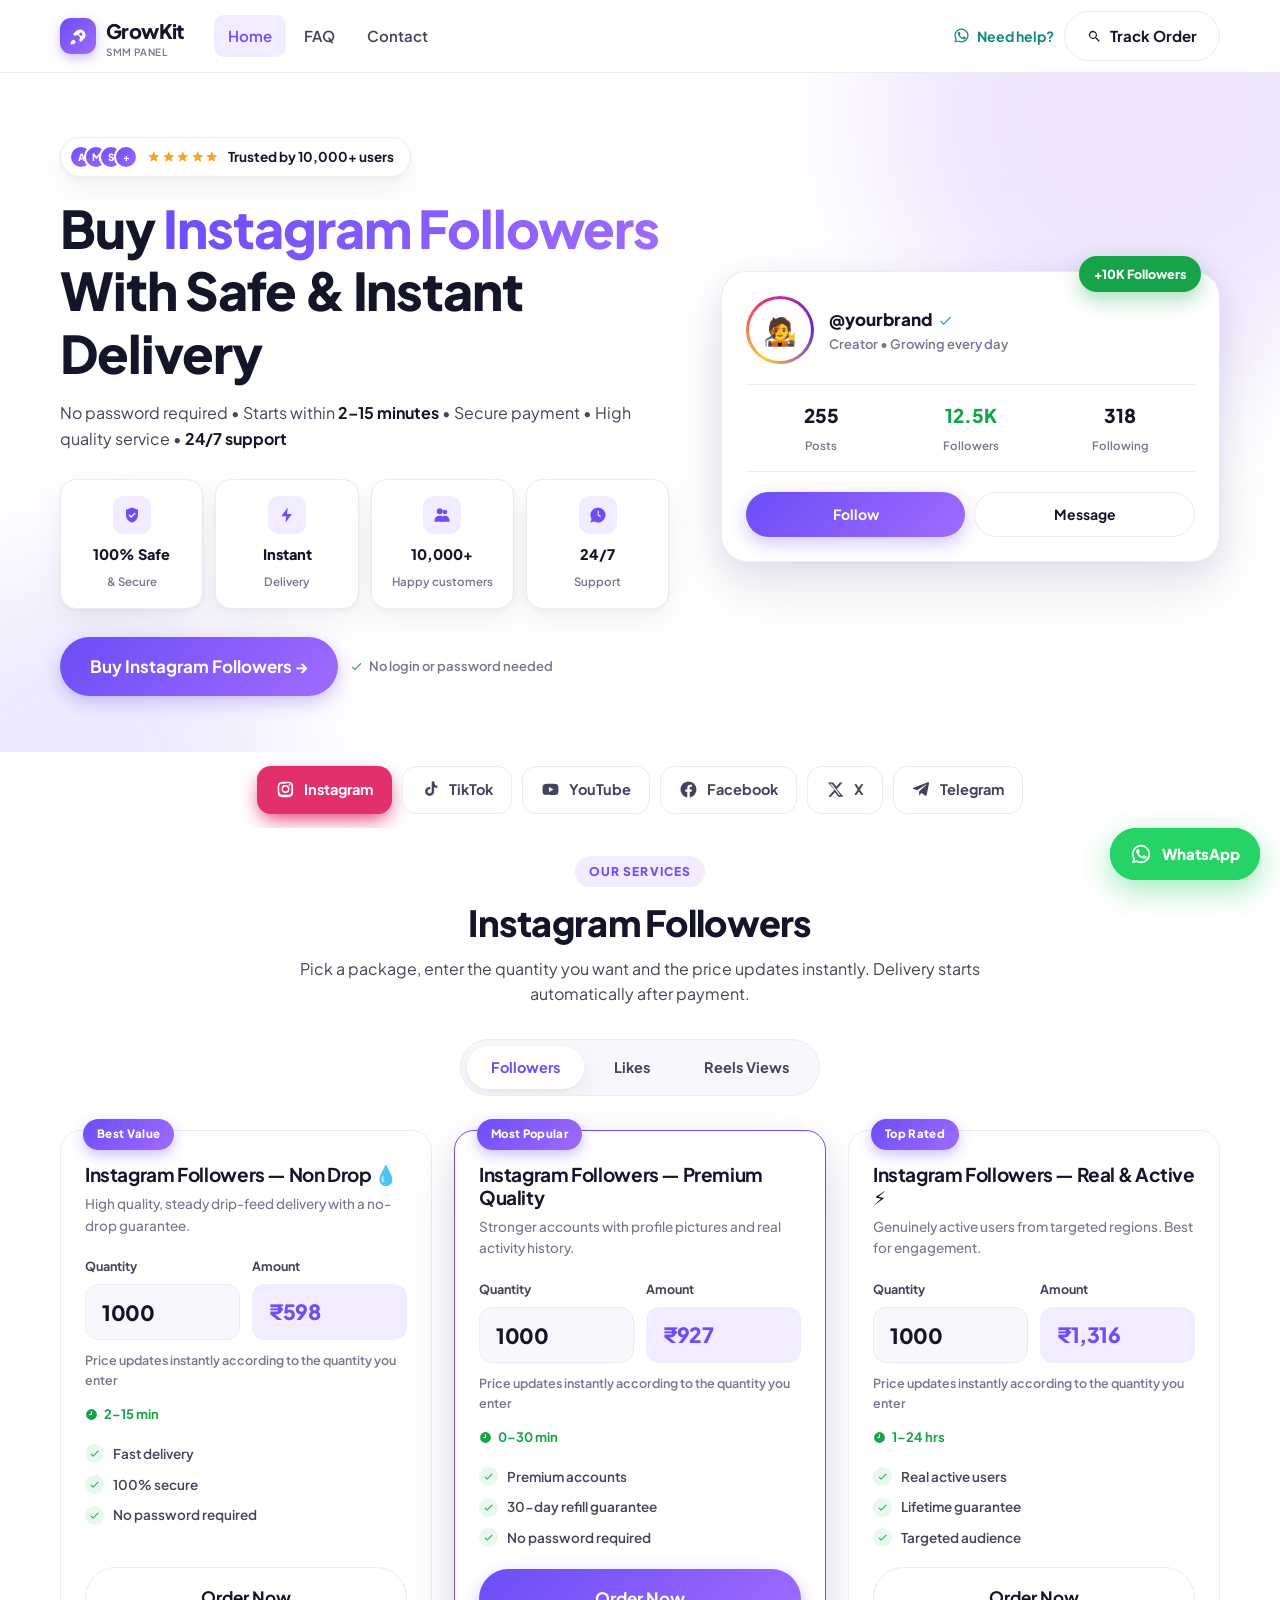
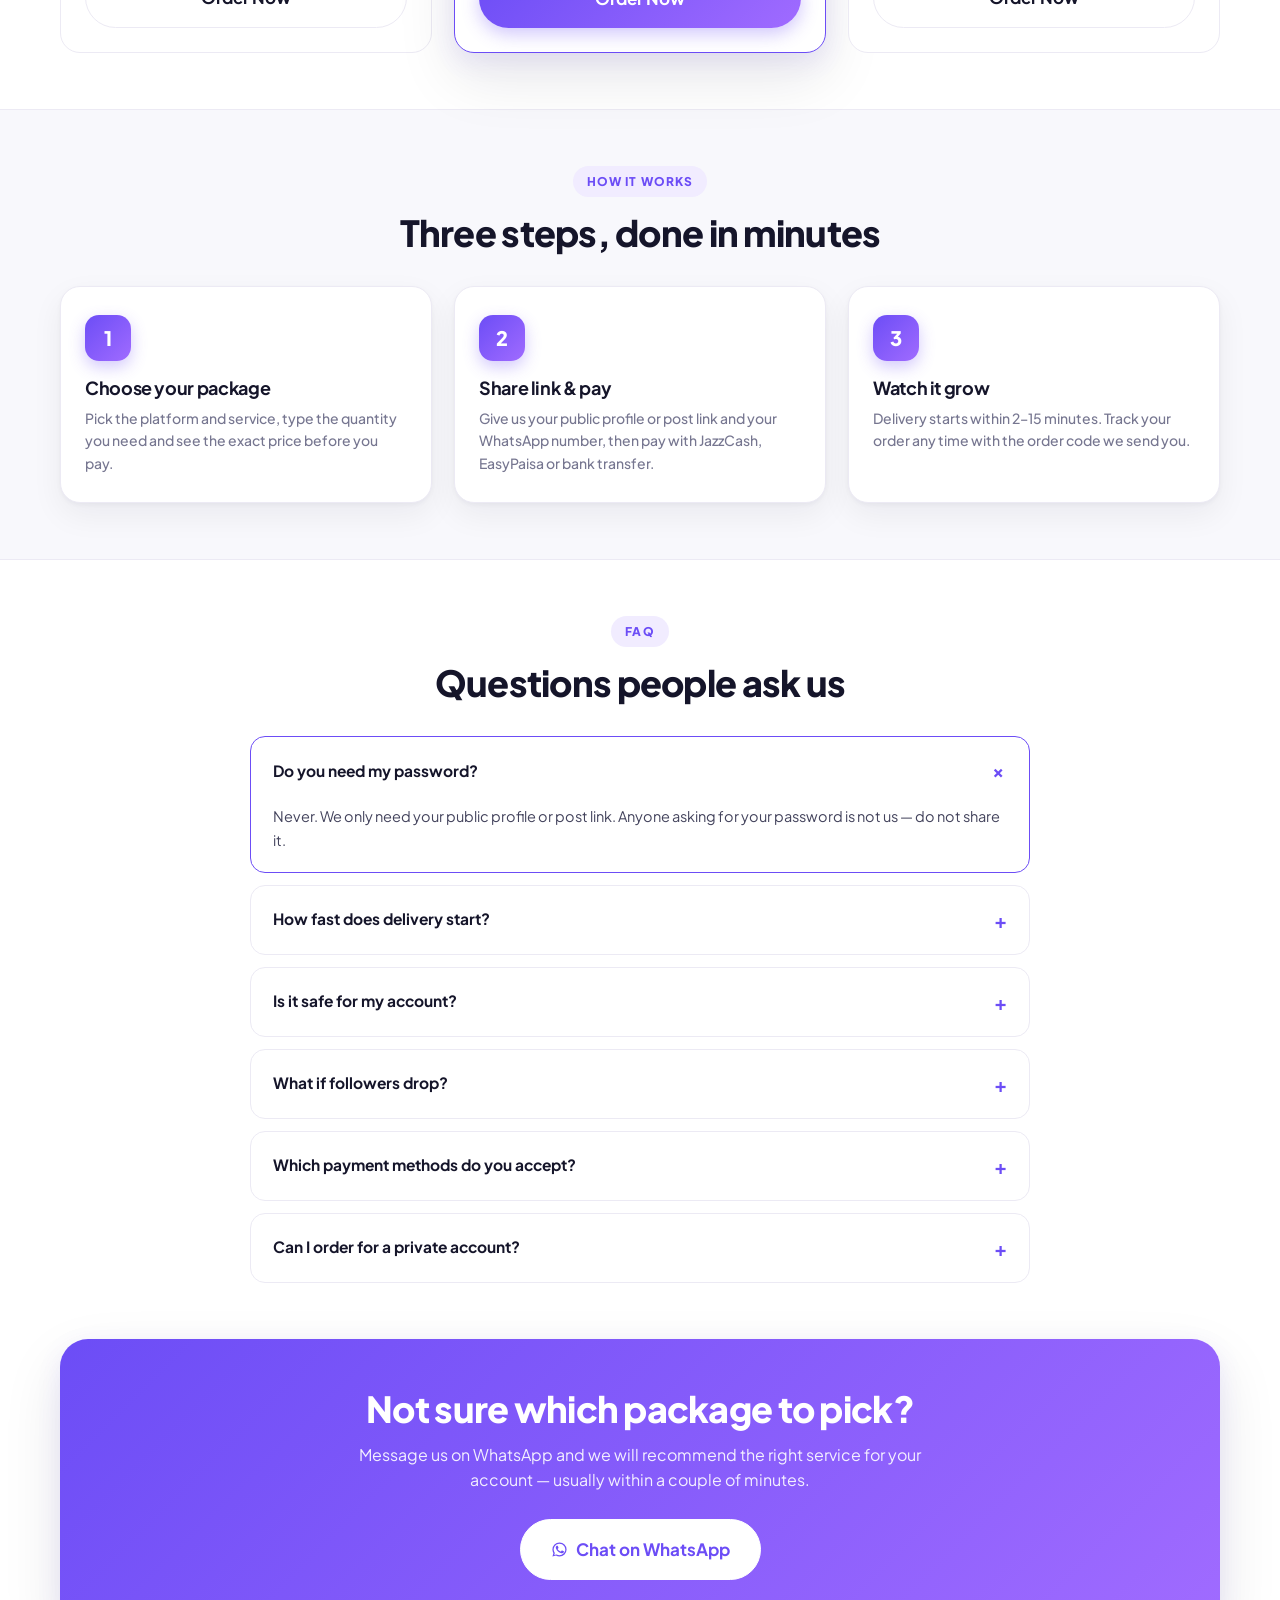
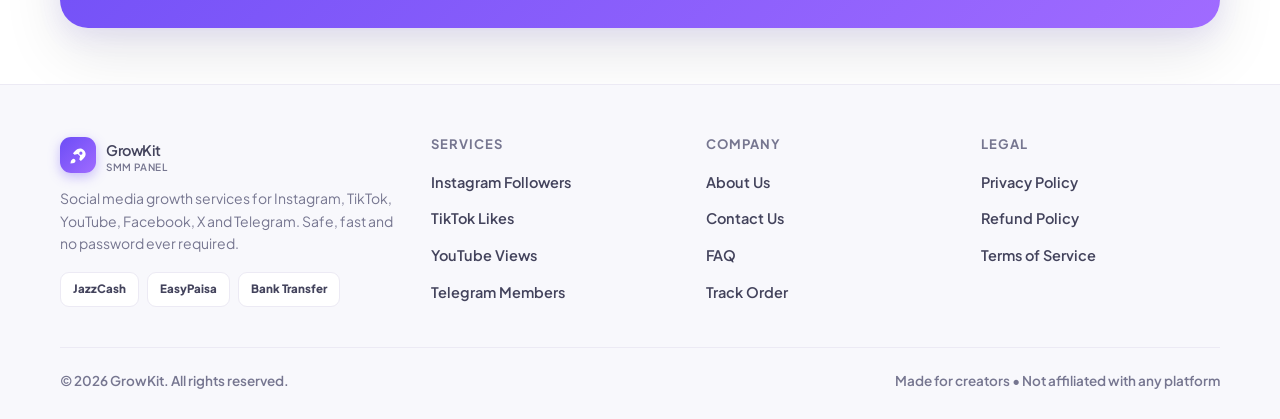
==== commit 60f8a621: "mockups: simplify quantity and price to match viralborn The quantity control had grown far past what" ====
--- a/mockups/front-a.html
+++ b/mockups/front-a.html
@@ -141,26 +141,20 @@
   box-shadow:0 5px 14px rgba(108,77,246,.35)}
 .card h3{font-size:19px;margin:8px 0 7px;display:flex;align-items:center;gap:8px;flex-wrap:wrap}
 .cdesc{color:var(--muted);font-size:13.5px;font-weight:500;min-height:40px}
-.qty-row{margin:18px 0 0}
-.qty-label{display:flex;justify-content:space-between;align-items:baseline;margin-bottom:8px}
-.qty-label span{font-size:12.5px;font-weight:700;color:var(--ink-2)}
-.qty-label small{color:var(--muted);font-size:11.5px;font-weight:600}
-.qty-input{display:flex;align-items:center;border:1.5px solid var(--line);border-radius:13px;overflow:hidden;background:var(--bg-soft)}
-.qty-input button{width:44px;height:48px;border:0;background:none;font-size:20px;font-weight:700;
-  color:var(--brand);cursor:pointer;flex:none}
-.qty-input button:hover{background:var(--brand-soft)}
-.qty-input input{flex:1;min-width:0;border:0;background:none;text-align:center;font-weight:800;font-size:17px;height:48px;outline:none}
-.qty-input input::-webkit-outer-spin-button,.qty-input input::-webkit-inner-spin-button{-webkit-appearance:none;margin:0}
-.chips{display:flex;flex-wrap:wrap;gap:7px;margin-top:10px}
-.chip{border:1.5px solid var(--line);background:#fff;border-radius:9px;padding:6px 12px;font-size:12.5px;
-  font-weight:700;cursor:pointer;color:var(--ink-2);transition:all .15s}
-.chip:hover{border-color:var(--brand);color:var(--brand)}
-.chip.active{background:var(--brand);border-color:var(--brand);color:#fff}
-.price-box{display:flex;align-items:flex-end;justify-content:space-between;gap:12px;
-  background:linear-gradient(135deg,var(--brand-soft),#faf8ff);border-radius:15px;padding:15px 17px;margin:18px 0 0}
-.price{font-size:30px;font-weight:800;letter-spacing:-.03em;line-height:1}
-.price-box small{color:var(--muted);font-size:11.5px;font-weight:700;display:block;margin-top:5px}
-.delivery{text-align:right;font-size:12.5px;font-weight:700;color:var(--ok);display:flex;align-items:center;gap:5px}
+/* ---- quantity + amount (kept deliberately plain) ---- */
+.qp{display:grid;grid-template-columns:1fr 1fr;gap:12px;margin:20px 0 0}
+.qp-f>span{display:block;font-size:12.5px;font-weight:700;color:var(--ink-2);margin-bottom:8px}
+.qp input,.qp .price{width:100%;height:56px;border:1.5px solid var(--line);border-radius:13px;padding:0 16px;
+  font-size:21px;font-weight:800;letter-spacing:-.02em;outline:none;background:var(--bg-soft);
+  display:flex;align-items:center;font-family:inherit}
+.qp input{-moz-appearance:textfield}
+.qp input::-webkit-outer-spin-button,.qp input::-webkit-inner-spin-button{-webkit-appearance:none;margin:0}
+.qp input:focus{border-color:var(--brand);background:#fff}
+.qp .price{background:var(--brand-soft);border-color:transparent;color:var(--brand)}
+.qp-note{font-size:12.5px;color:var(--muted);font-weight:600;margin-top:10px}
+.qp-err{color:#dc2626;font-size:12.5px;font-weight:700;margin-top:7px;display:none}
+.qp-err.show{display:block}
+.qp-del{display:flex;align-items:center;gap:6px;font-size:13px;font-weight:700;color:var(--ok);margin-top:14px}
 .feats{list-style:none;padding:0;margin:18px 0;display:grid;gap:9px}
 .feats li{display:flex;align-items:center;gap:9px;font-size:13.5px;font-weight:600;color:var(--ink-2)}
 .tick{width:19px;height:19px;border-radius:50%;background:#e8f8ee;color:var(--ok);display:grid;place-items:center;font-size:11px;flex:none}
@@ -621,26 +615,20 @@
   document.getElementById('cards').innerHTML = svcs.map(function(s){
     var q = s.presets[1];
     return '<article class="card'+(s.featured?' featured':'')+'" data-rate="'+s.rate+'" data-min="'+s.min+
-      '" data-max="'+s.max+'" data-step="'+s.step+'" data-title="'+s.title+'" data-noun="'+s.noun+
+      '" data-max="'+s.max+'" data-title="'+s.title+'" data-noun="'+s.noun+
       '" data-delivery="'+s.delivery+'" id="c-'+s.id+'">'+
       '<span class="cbadge">'+s.badge+'</span>'+
       '<h3>'+s.title+'</h3>'+
       '<p class="cdesc">'+s.desc+'</p>'+
-      '<div class="qty-row">'+
-        '<div class="qty-label"><span>Quantity</span><small>Min '+fmt(s.min)+' &bull; Max '+fmt(s.max)+'</small></div>'+
-        '<div class="qty-input">'+
-          '<button type="button" onclick="bump(this,-1)">&minus;</button>'+
-          '<input type="number" value="'+q+'" oninput="recalc(this)" onchange="recalc(this)">'+
-          '<button type="button" onclick="bump(this,1)">+</button>'+
-        '</div>'+
-        '<div class="chips">'+ s.presets.map(function(p){
-            return '<button type="button" class="chip'+(p===q?' active':'')+'" onclick="setQty(this,'+p+')">'+fmt(p)+'</button>';
-          }).join('') +'</div>'+
+      '<div class="qp">'+
+        '<label class="qp-f"><span>Quantity</span>'+
+          '<input type="number" value="'+q+'" oninput="recalc(this)" onchange="recalc(this)"></label>'+
+        '<div class="qp-f"><span>Amount</span>'+
+          '<div class="price">'+money(q/1000*s.rate)+'</div></div>'+
       '</div>'+
-      '<div class="price-box">'+
-        '<div><div class="price">'+money(q/1000*s.rate)+'</div><small>'+money(s.rate)+' per 1,000</small></div>'+
-        '<div class="delivery"><svg class="icon"><use href="#i-clock"></use></svg>'+s.delivery+'</div>'+
-      '</div>'+
+      '<p class="qp-note">Price updates instantly according to the quantity you enter</p>'+
+      '<p class="qp-err"></p>'+
+      '<div class="qp-del"><svg class="icon"><use href="#i-clock"></use></svg>'+s.delivery+'</div>'+
       '<ul class="feats">'+ s.feats.map(function(f){
           return '<li><span class="tick"><svg class="icon"><use href="#i-check"></use></svg></span>'+f+'</li>';
         }).join('') +'</ul>'+
@@ -666,32 +654,18 @@
   renderTabs(); renderHero(); renderCards();
 }
 function cardOf(el){ return el.closest('.card'); }
+/* type a quantity, the amount follows — nothing else to learn.
+   limits are only mentioned if the typed number breaks one. */
 function recalc(input){
   var card = cardOf(input);
   var min = +card.dataset.min, max = +card.dataset.max, rate = +card.dataset.rate;
   var q = parseInt(input.value, 10);
-  if(isNaN(q)) q = min;
-  if(q > max) { q = max; input.value = q; }
-  var eff = Math.max(q, min);
+  var eff = isNaN(q) || q < 0 ? 0 : Math.min(q, max);
   card.querySelector('.price').textContent = money(eff/1000*rate);
-  var warn = card.querySelector('.qty-label small');
-  if(q < min){ warn.style.color = '#dc2626'; warn.textContent = 'Minimum is '+fmt(min); }
-  else { warn.style.color = ''; warn.textContent = 'Min '+fmt(min)+' • Max '+fmt(max); }
-  var chips = card.querySelectorAll('.chip');
-  for(var i=0;i<chips.length;i++){
-    chips[i].classList.toggle('active', parseInt(chips[i].textContent.replace(/,/g,''),10) === q);
-  }
-}
-function bump(btn, dir){
-  var card = cardOf(btn), input = card.querySelector('input');
-  var step = +card.dataset.step, min = +card.dataset.min, max = +card.dataset.max;
-  var q = (parseInt(input.value,10)||min) + dir*step;
-  input.value = Math.min(max, Math.max(min, q));
-  recalc(input);
-}
-function setQty(chip, v){
-  var input = cardOf(chip).querySelector('input');
-  input.value = v; recalc(input);
+  var err = card.querySelector('.qp-err');
+  if(!isNaN(q) && q > 0 && q < min){ err.textContent = 'Minimum for this service is '+fmt(min)+'.'; err.classList.add('show'); }
+  else if(q > max){ err.textContent = 'Maximum for this service is '+fmt(max)+'.'; err.classList.add('show'); }
+  else { err.classList.remove('show'); }
 }
 function toggleFaq(btn){
   var item = btn.parentElement, body = item.querySelector('.fa'), open = item.classList.contains('open');
